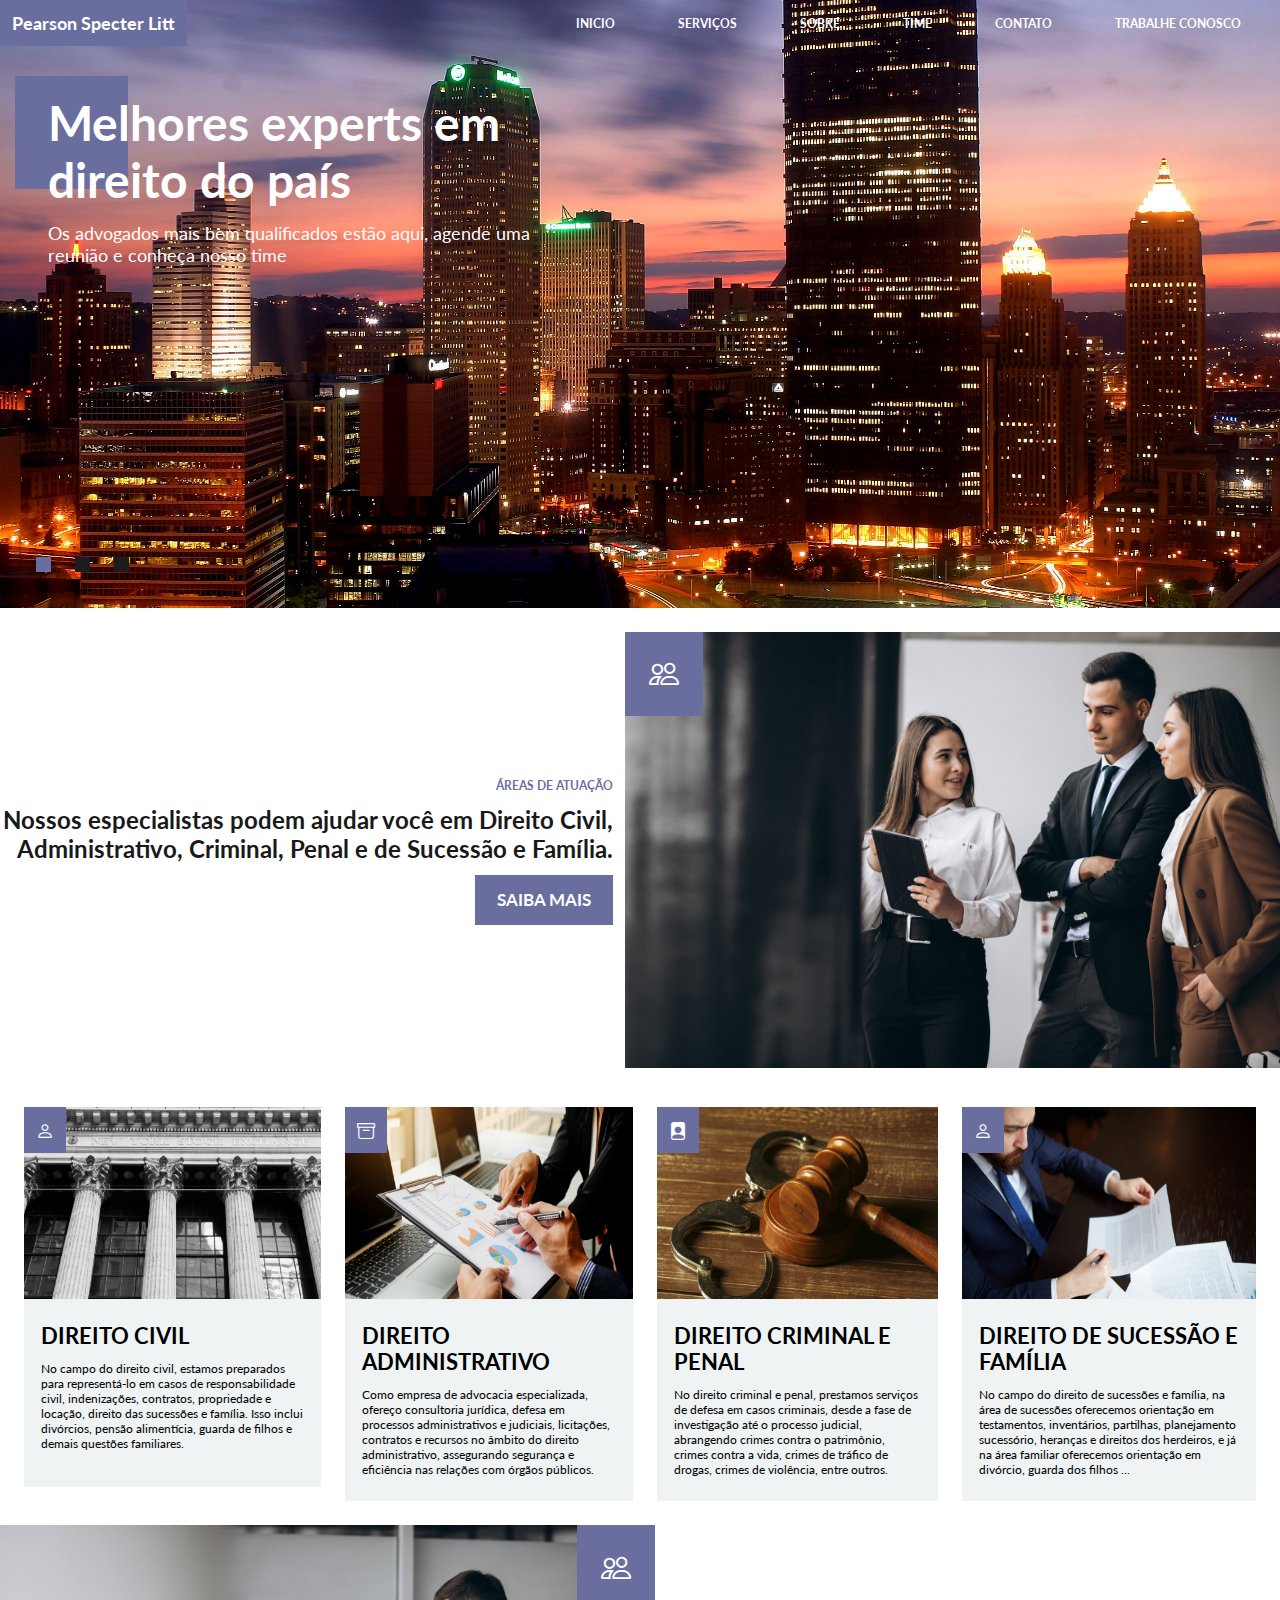
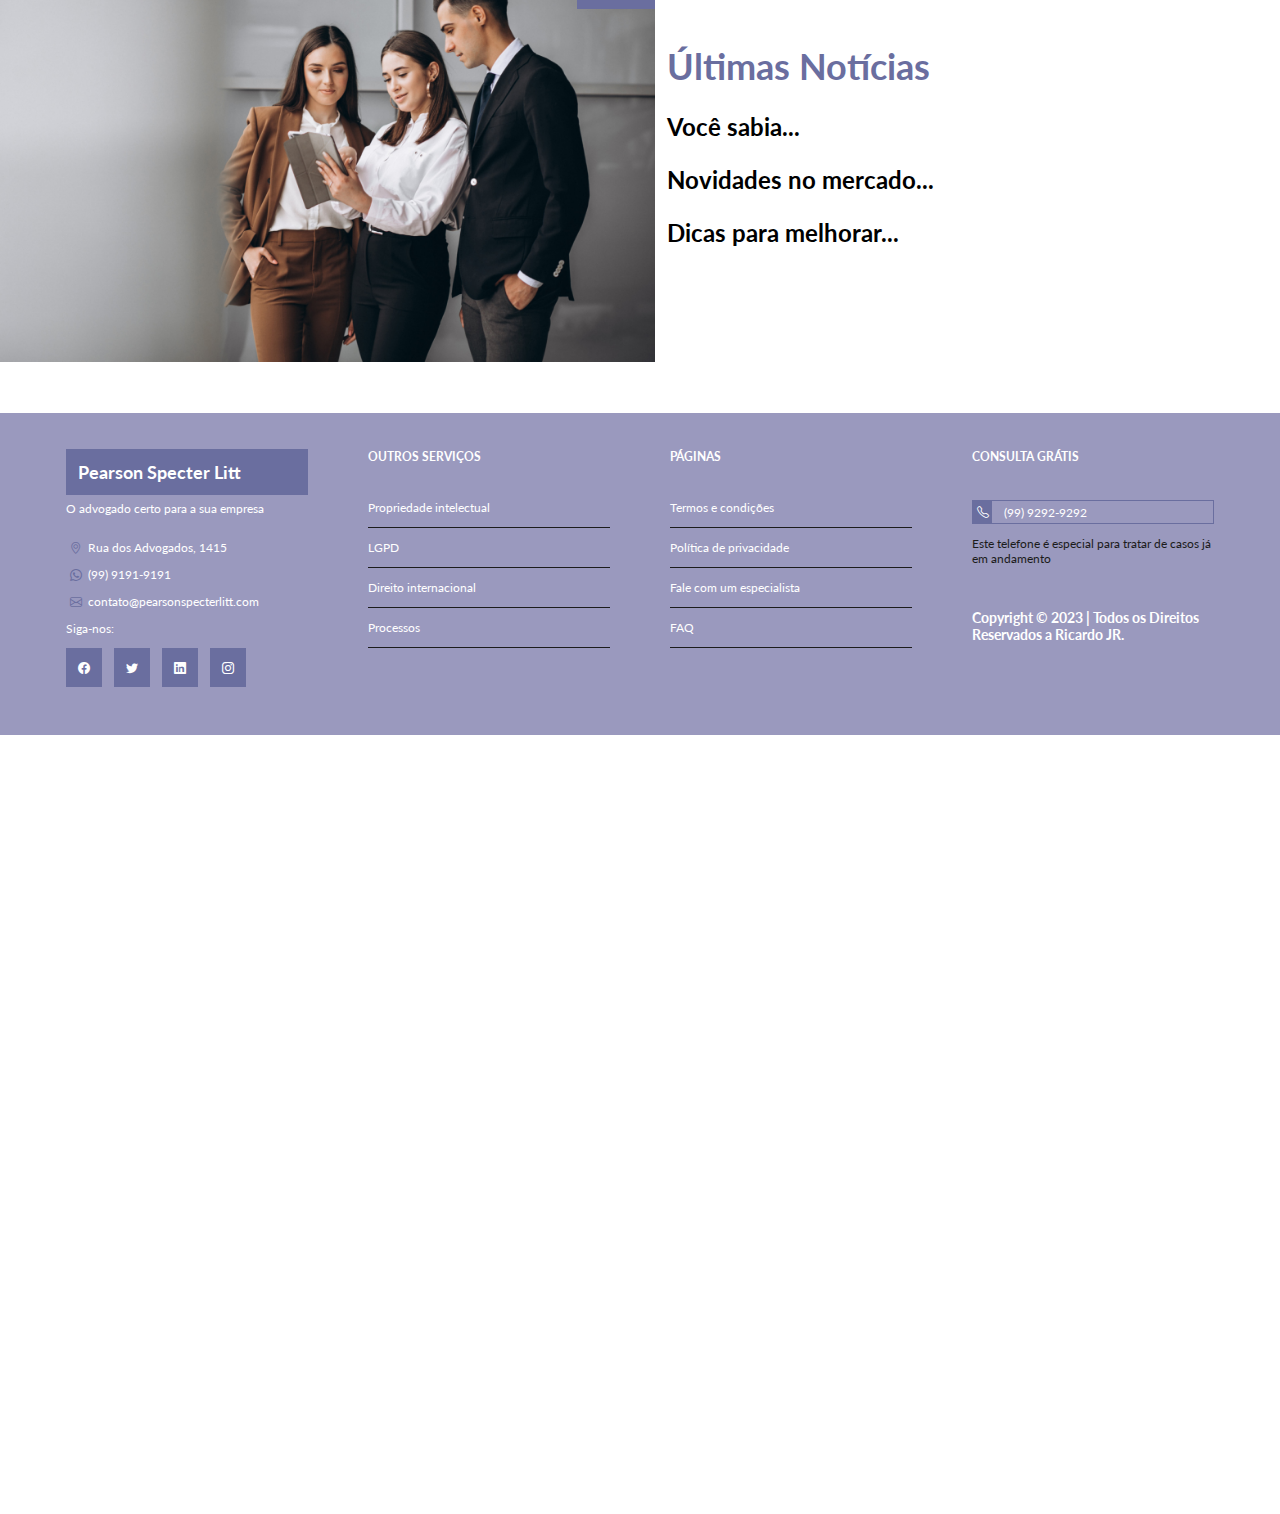
==== index.html @ b0c5832a "Add files via upload" ====
<!DOCTYPE html>
<html lang="pt-br">
  <head>
    <meta charset="UTF-8" />
    <meta http-equiv="X-UA-Compatible" content="IE=edge" />
    <meta name="viewport" content="width=device-width, initial-scale=1.0" />
    <title>Pearson Specter Litt</title>
    <link rel="shortcut icon" href="img/png_redondo.png" type="image/x-icon" />
    <link rel="preconnect" href="https://fonts.googleapis.com" />
    <link rel="preconnect" href="https://fonts.gstatic.com" crossorigin />
    <link
      href="https://fonts.googleapis.com/css2?family=Lato:ital,wght@0,100;0,300;0,400;0,700;0,900;1,100;1,300;1,400;1,700;1,900&display=swap"
      rel="stylesheet"
    />
    <link
      rel="stylesheet"
      href="https://cdn.jsdelivr.net/npm/bootstrap-icons@1.10.1/font/bootstrap-icons.css"
    />
    <link rel="stylesheet" href="css/style.css" />
    <script src="js/index.js" defer></script>
  </head>

  <body>
    <header id="header">
      <div id="inner-header">
        <h2 id="brand">Pearson Specter Litt</h2>
        <nav id="navbar">
          <a href="index.html">Inicio</a>
          <a href="servicos.html">Serviços</a>
          <a href="sobre.html">Sobre</a>
          <a href="time.html">Time</a>
          <a href="contato.html">Contato</a>
          <a href="trabalhe.html">Trabalhe Conosco</a>
        </nav>
      </div>

      <div id="banner-container">
        <div class="banner active">
          <span class="square"></span>
          <h2>Melhores experts em direito do país</h2>
          <p>Os advogados mais bem qualificados estão aqui, agende uma reunião e conheça nosso time</p>
        </div>
        <div class="banner">
          <span class="square"></span>
          <h2>Conheça o nosso time</h2>
          <p>Veja as especialidades dos nossos advogados e entenda como eles podem lhe ajudar</p>
        </div>
        <div class="banner">
          <span class="square"></span>
          <h2>Os nossos resultados</h2>
          <p>Confira as nossas métricas e conheça os resultados que já obtivemos</p>
        </div>
      </div>
      
      <div class="dots">
        <div class="dot active"></div>
        <div class="dot"></div>
        <div class="dot"></div>
      </div>

    </header>
    <main id="expertise-areas" class="text-image-section">
      <div id="expertise-information" class="text-container">
        <p class="section-subtitle">Áreas de atuação</p>
        <h3 class="section-title">
          Nossos especialistas podem ajudar você em Direito Civil, Administrativo, Criminal, Penal e de Sucessão e Família.
        </h3>
        <a href="#" class="btn">Saiba mais</a>
      </div>
      <div id="expertise-image-container" class="image-container">
        <i class="bi bi-people"></i>
        <img
          src="img/empregados.jpg"
          alt="Advogados da Pearson Specter Litt"
        />
      </div>
      <div id="other-services">
        <div class="service">
          <img src="img/banco.png" alt="Dirito Civil" height="300" width="300"/>
          <i class="bi bi-person"></i>
          <div class="service-info">
            <h4>Direito Civil</h4>
            <p>
              No campo do direito civil, estamos preparados para representá-lo 
              em casos de responsabilidade civil, indenizações, contratos, propriedade 
              e locação, direito das sucessões e família. Isso inclui divórcios, pensão 
              alimentícia, guarda de filhos e demais questões familiares.
            </p>
          </div>
        </div>
        <div class="service">
          <img src="img/administrativo.png" alt="Direito Administrativo"  height="300" width="300"/>
          <i class="bi bi-archive"></i>
          <div class="service-info">
            <h4>Direito Administrativo</h4>
            <p>
              Como empresa de advocacia especializada, ofereço consultoria 
              jurídica, defesa em processos administrativos e judiciais, 
              licitações, contratos e recursos no âmbito do direito administrativo, 
              assegurando segurança e eficiência nas relações com órgãos públicos.
            </p>
          </div>
        </div>
        <div class="service">
          <img src="img/penal.png" alt="Direito Criminal e Penal"  height="300" width="300" />
          <i class="bi bi-file-person-fill"></i>
          <div class="service-info">
            <h4>Direito Criminal e Penal</h4>
            <p>
              No direito criminal e penal, prestamos serviços de defesa em casos 
              criminais, desde a fase de investigação até o processo judicial, 
              abrangendo crimes contra o patrimônio, crimes contra a vida, crimes de 
              tráfico de drogas, crimes de violência, entre outros.
            </p>
          </div>
        </div>
        <div class="service">
          <img src="img/familia.png" alt="Direito de Sucessão e Família"  height="300" width="300" />
          <i class="bi bi-person"></i>
          <div class="service-info" >
            <h4>Direito de Sucessão e Família</h4>
            <p>
              No campo do direito de sucessões e família, na área de sucessões 
              oferecemos orientação em testamentos, inventários, partilhas, 
              planejamento sucessório, heranças e direitos dos herdeiros, e já na área 
              familiar oferecemos orientação em divórcio, guarda dos filhos ...
            </p>
          </div>
        </div>
      </div>  
    </main>

    <section id="expertise-areas" class="text-image-section">
      <div id="expertise-image-container" class="image-container-right">
        <i class="bi bi-people"></i>
        <img
          src="img/advogados_2.png"
          alt="Advogados da Pearson Specter Litt"
        />
      </div> 
      <div id="expertise-information" class="text-container">
        <div class="text-container-left"> 
          <h3 class="section-notice">Últimas Notícias</h3>
      
          <div>
            <h1 onclick="toggleContent('news1-content')">Você sabia...</h1>
            <div id="news1-content" style="display: none;">
              <p>Descubra informações interessantes e curiosidades sobre um assunto específico. Neste artigo, exploramos fatos surpreendentes e pouco conhecidos, proporcionando uma oportunidade única de expandir seus conhecimentos e se maravilhar com o mundo ao seu redor.</p>
            </div>
          </div>
          
          <div class="news-item">
            <h1 class="news-title" onclick="toggleContent('news2-content')">Novidades no mercado...</h1>
            <div id="news2-content" class="news-content" style="display: none;">
              <p>Mantenha-se atualizado com as últimas novidades e tendências do mercado. Neste artigo, destacamos as informações mais relevantes sobre avanços tecnológicos, lançamentos de produtos, mudanças regulatórias e desenvolvimentos significativos em diferentes setores. Esteja à frente da concorrência e tome decisões informadas para impulsionar o crescimento do seu negócio.</p>
            </div>
          </div>
          
          <div class="news-item">
            <h1 class="news-title" onclick="toggleContent('news3-content')">Dicas para melhorar...</h1>
            <div id="news3-content" class="news-content" style="display: none;">
              <p>Buscando melhorar suas habilidades ou alcançar melhores resultados em uma determinada área? Este artigo é perfeito para você. Apresentamos uma série de dicas práticas, conselhos especializados e estratégias comprovadas para ajudá-lo a aprimorar suas habilidades pessoais, profissionais ou acadêmicas. Aproveite essas orientações e comece a conquistar seus objetivos com confiança.</p>
            </div>
          </div>
        </div>
      </div> 
    </section>

    <div class="espaco"></div>
  

    <div class="espaco"></div>

    <footer id="footer">
      <div class="contact-info">
        <div class="footer-brand">
          <h2>Pearson Specter Litt</h2>
          <p>O advogado certo para a sua empresa</p>
        </div>
        <div class="contact-mediaquery">
          <p><i class="bi bi-geo-alt"></i> Rua dos Advogados, 1415</p>
          <p><i class="bi bi-whatsapp"></i> (99) 9191-9191</p>
          <p><i class="bi bi-envelope"></i> contato@pearsonspecterlitt.com</p>
        </div>
        <div class="social-networks">
          <p>Siga-nos:</p>
          <div class="networks">
            <a href="#"><i class="bi bi-facebook"></i></a>
            <a href="#"><i class="bi bi-twitter"></i></a>
            <a href="#"><i class="bi bi-linkedin"></i></a>
            <a href="#"><i class="bi bi-instagram"></i></a>
          </div>
        </div>
      </div>
      <div class="links-container">
        <h4>Outros serviços</h4>
        <nav>
          <a href="#">Propriedade intelectual</a>
          <a href="#">LGPD</a>
          <a href="#">Direito internacional</a>
          <a href="#">Processos</a>
        </nav>
      </div>
      <div class="links-container">
        <h4>Páginas</h4>
        <nav>
          <a href="#">Termos e condições</a>
          <a href="#">Política de privacidade</a>
          <a href="#">Fale com um especialista</a>
          <a href="#">FAQ</a>
        </nav>
      </div>
      <div class="links-container">
        <h4>Consulta grátis</h4>
        <div class="phone-number">
          <i class="bi bi-telephone"></i>
          <p>(99) 9292-9292</p>
        </div>
        <p class="phone-info">
          Este telefone é especial para tratar de casos já em andamento
        </p>
        <h3 class="copyright">Copyright &copy 2023 | Todos os Direitos Reservados a Ricardo JR.</h3>
      </div>
    </footer>
  </body>
</html>
---- css/style.css ----
html {
    zoom: 75%;
}

:root {
    --main-color:#6a6e9f ;
    --prymary-text-color: #fff;
    --secondary-text-color: #191919;
    --secondary-color: #1C1C1C;
    --tertiary-color: #eff3f4;
    --secondary-bg-color: #9a99be;
}

* {
    margin: 0;
    padding: 0;
    box-sizing: border-box;
    font-family: 'lato';
}

a {
    text-decoration: none;
}

img {
    width: 100%;
}

input[type='submit'] {
    cursor: pointer;
}

i {
    background-color: var(--main-color);
    color: var(--prymary-text-color);
    font-size: 2.5rem;
    padding: 2rem;
}

#header {
    min-height: 90vh;
    background-image: url('../img/fundo_principal.jpg');
    background-size: cover;
    background-position: center;
    color: var(--prymary-text-color);
    margin-bottom: 2rem;
    position: relative;
}

#inner-header {
    display: flex;
    justify-content: space-between;
    align-items: center;
}

#brand {
    background-color: var(--main-color);
    padding: 1rem;
}

#navbar {
    display: flex;
    gap: 4rem;
    text-transform: uppercase;
    margin-right: 2rem;
    padding: 10px;
}

#navbar a {
    color: var(--prymary-text-color);
    font-weight: bold;
    padding: 10px;
}

#navbar a:hover{
    background-color: var(--main-color);
    padding: 10px;
}

.banner.active {
    opacity: 1;
}

.banner {
    max-width: 50%;
    padding: 4rem;
    opacity: 0;
    position: absolute;
    transition: 0.6s;
}

.banner h2 {
    font-size: 4rem;
    margin-bottom: 1.2rem;
    position: relative;
    z-index: 2;
}

.banner p {
    font-size: 1.5rem;
}

.square {
    display: block;
    width: 150px;
    height: 150px;
    background-color: var(--main-color);
    position: absolute;
    z-index: 1;
    left: 20px;
    top: 40px;
}

.dots {
    display: flex;
    gap: 2rem;
    position: absolute;
    bottom: 3rem;
    left: 3rem;
}

.dot {
    width: 20px;
    height: 20px;
    background-color: var(--secondary-color);
}

.dot.active {
    background-color: var(--main-color);
}

.text-image-section {
    display: flex;
    flex-wrap: wrap;
    gap: 1rem;
}


.text-container {
    flex: 2 1 0;
    display: flex;
    gap: 1rem;
    flex-direction: column;
    justify-content: center;
    text-align: right;
}
.text-container-left {
    flex: 2 1 2;
    display: flex;
    gap: 2rem;
    flex-direction: column;
    justify-content: center;
    text-align: left;
}

.section-subtitle {
    text-transform: uppercase;
    font-weight: bold;
    color: var(--main-color);
}

.section-title {
    color: var(--secondary-text-color);
    font-size: 2rem;
}

.section-service {
    color: var(--secondary-text-color);
    font-size: 1.5rem;
    text-align: justify;
    margin: 15px;
}
.section-notice {
    color: var(--main-color);
    font-size: 3rem;
}

.btn {
    padding: 1.2rem 1.8rem;
    text-transform: uppercase;
    font-size: 1.4rem;
    font-weight: bold;
    background-color: var(--main-color);
    color: var(--prymary-text-color);
    align-self: end;
}

.image-container {
    flex: 1.283 1 350px;
    position: relative;
}

.image-container-right {
    flex: 1.283 2 350px;
    position: relative;
}

.image-container i {
    position: absolute;
}
.image-container-right i {
    position: absolute;
    right: 0px;
}

#other-services {
    width: 100%;
    display: flex;
    gap: 2rem;
    padding: 2rem;
}

.service {
    position: relative;
}

.service i {
    position: absolute;
    left: 0;
    top: 0;
    padding: 1rem;
    font-size: 1.5rem;
}

.service-info {
    background-color: var(--tertiary-color);
    padding: 2rem 1.4rem;
    min-height: 250px;
    margin-top: -3rem;
    z-index: 2;
    position: relative;
}

.service h4 {
    font-size: 1.8rem;
    margin-bottom: 1rem;
    text-transform: uppercase;
}

#about {
    display: flex;
    flex-wrap: wrap;
    align-items: center;
    gap: 2rem;
}

#about-text {
    background-image: url('../img/pattern.png');
    background-size: cover;
    background-position: center;
    color: var(--prymary-text-color);
    flex: 1 1 0;
    display: flex;
    flex-direction: column;
    justify-content: center;
    gap: 2rem;
    padding: 4rem 3rem;
}

#about-text .section-subtitle,
#about-text .section-title {
    color: var(--prymary-text-color);
}

#about-text- i {
    background-color: transparent;
}

.about-description {
    display: flex;
    align-items: center;
}

.about-description h4 {
    font-size: 1.4rem;
    margin-bottom: 1rem;
}

#about-data {
    flex: 1 1 0;
    display: flex;
    flex-wrap: wrap;
    padding: 2rem;
}

#about-data .data {
    width: 50%;
    display: flex;
    flex-direction: column;
    align-items: center;
    justify-content: center;
    padding: 2rem;
    margin-top: -1px;
    margin-left: -1px;
}

#about-data .data:first-child {
    border-bottom: 1px solid var(--secondary-color);
    border-right: 1px solid var(--secondary-color);
}

#about-data .data:last-child {
    border-top: 1px solid var(--secondary-color);
    border-left: 1px solid var(--secondary-color);
}

#about-data .data i {
    background-color: transparent;
    color: var(--main-color);
    font-size: 4rem;
    padding: 0;
}

.data .number {
    font-size: 4rem;
    font-weight: 900;
}

.data .text {
    text-transform: uppercase;
}

#testimonials {
    display: flex;
    align-items: center;
}

#testimonial-information {
    padding: 3rem;
}

.autor {
    display: flex;
    justify-content: center;
    align-items: center;
    gap: 1rem;
}

.author .author-name {
    color: var(--main-color);
    text-transform: uppercase;
    font-size: 1.3rem;
    font-weight: bold;
    margin-bottom: 1rem;
}

.author .author-job {
    color: var(--secondary-text-color);
}

.author img {
    width: 100px;
    height: 100px;
}

#team {
    position: relative;
    margin-bottom: 2rem;
}

#team h2 {
    font-size: 3rem;
    text-align: center;
    max-width: 1000px;
    margin: 0 auto;
    position: relative;
    z-index: 2;
}

#team h2 span {
    color: var(--main-color);
}

#team .square {
    background-color: var(--tertiary-color);
    width: 100px;
    height: 100px;
    left: 50%;
    margin-left: -25px;
    top: -25px;
}

.employees {
    display: flex;
    gap: 2rem;
    padding: 2rem;
    text-align: center;
}

.employee-name {
    color: var(--main-color);
    text-transform: uppercase;
    font-size: 1.2rem;
    font-weight: bold;
    margin: 0.5rem 0;
}

#contact {
    background-color: var(--main-color);
    gap: 0;
    padding-bottom: 5rem;
}

#contact-information {
    position: relative;
    text-align: left;
    padding: 3rem;
    flex: 1 1 0;
}


#contact-information .section-subtitle {
    color: var(--prymary-text-color);
}

#contact-information i {
    position: absolute;
    top: 0;
    left: 0;
    background-color: var(--prymary-text-color);
    color: var(--main-color);
}

#contact-information form {
    display: flex;
    flex-direction: column;
    gap: 1rem;
}

#contact-information form.textarea {
    display: flex;
    flex-direction: column;
    gap: 1rem;
}


#contact-information .form-control {
    display: flex;
    gap: 1rem;
}

#contact-information input,
#contact-information textarea {
    flex: 0.5;
    padding: 1rem;
    border: none;
}

#contact-information .btn {
    align-self: start;
    border: 2px solid var(--prymary-text-color);
    font-size: 1.2rem;
    transition: 0.4s;
}

#contact-information .btn:hover {
    background-color: var(--prymary-text-color);
    color: var(--main-color);
}

#footer {
    color: var(--prymary-text-color);
    background-color: var(--secondary-bg-color);
    display: flex;
    justify-content: space-around;
    padding: 3rem 3rem 5rem;
}

#footer i {
    font-size: 1rem;
    padding: 0.3rem;
}

#footer a {
    color: var(--prymary-text-color);
}

.contact-info,
.links-container {
    width: 20%;
}

.footer-brand {
    margin-bottom: 2rem;
}

.footer-brand h2 {
    background-color: var(--main-color);
    margin-bottom: 0.5rem;
    padding: 1rem;
}

.contact-info p {
    margin-bottom: 1rem;
}

.contact-info p i {
    background-color: transparent;
    padding: 0;
    color: var(--main-color);
}

.social-networks p {
    margin-bottom: 1rem;
}

.networks {
    margin-top: 2rem;
    display: flex;
    gap: 1rem;
}

#footer .networks i {
    padding: 1rem;
}

.links-container h4 {
    text-transform: uppercase;
    margin-bottom: 3rem;
}

.links-container nav {
    display: flex;
    flex-direction: column;
}

.links-container nav a {
    padding-bottom: 1rem;
    margin-bottom: 1rem;
    border-bottom: 1px solid var(--secondary-color);
}

.phone-number {
    display: flex;
    border: 1px solid var(--main-color);
    gap: 1rem;
    align-items: center;
    margin-bottom: 1rem;
}

.phone-info {
    color: var(--secondary-color);
}

#menu,
#close-menu {
    font-size: 2rem;
    padding: 1rem;
    display: none;
}

#mobile-navbar {
    position: fixed;
    top: 0;
    left: 100%;
    height: 100%;
    width: 100%;
    background-color: rgba(0, 0, 0, 0.95);
    display: flex;
    flex-direction: column;
    padding: 4rem 2rem;
    transition: 0.4s;
    z-index: 5;
}

#mobile-navbar.menu-active {
    left: 0;
}

#mobile-navbar a {
    color: var(--prymary-text-color);
    font-size: 2rem;
    text-align: center;
    margin-bottom: 1rem;
    padding-bottom: 1rem;
    border-bottom: 1px solid var(--main-color);
}

#close-menu {
    position: absolute;
    top: 0;
    right: 0;
}

@media (max-width: 280px) {
    #brand {
        padding: 0.4rem;
    }
}

@media (max-width: 350px) {

    .bi-people {
        padding: 0.5rem;
        font-size: 2rem;
    }


    #about-text {
        max-width: 100%;
        gap: 3rem;
        padding: 1rem 3rem;
    }

    .service {
        max-width: 100%;
    }

    .service h4 {
        font-size: 1rem;
    }


    .contact-mediaquery p {
        font-size: 0.5rem;
    }

    .networks {
        margin-top: 2rem;
        display: flex;
        gap: 3rem;
        flex-wrap: wrap;
    }

}

@media (min-width: 281px) and (max-width: 450px) {
    #brand {
        padding: 1.3rem;
    }
}


@media (max-width: 450px) {
    body {
        overflow-x: hidden;
    }

    i {
        padding: 1.5rem;
        font-size: 2rem;
    }

    #navbar {
        display: none;
    }

    #menu,
    #close-menu {
        display: block;
    }

    .banner {
        max-width: 100%;
        padding: 4rem 2rem;
    }

    .banner h2 {
        font-size: 3rem;
    }

    .banner p {
        font-size: 1rem;
    }

    .btn {
        align-self: initial;
    }

    .image-container {
        flex: 1 1 100%;
    }

    #other-services {
        flex-wrap: wrap;
    }

    #about {
        gap: 0;
    }

    #about-text,
    #about-data {
        flex: 1 1 100%;
    }

    .about-description {
        gap: 1rem;
    }

    .about-description i {
        padding: 0;
        min-width: 40px;
    }

    #about #about-data .data {
        width: 100%;
        border: none;
        border-bottom: 1px solid var(--secondary-text-color);
    }

    .text-container {
        text-align: center;
        padding: 2rem;
    }

    #team {
        margin-top: 2rem;
    }

    #team h2 {
        font-size: 1.5rem;
    }

    .employees {
        flex-wrap: wrap;
    }

    #contact {
        padding-bottom: 0;
    }

    #contact-information {
        padding: 7rem 1rem;
    }

    #contact-information .form-control {
        flex-direction: column;
    }

    #contact-information .btn {
        align-self: auto;
    }

    #footer {
        flex-wrap: wrap;
    }

    #footer i {
        font-size: 2rem;
        padding: 1rem;
    }

    .footer-brand {
        text-align: center;
    }

    .networks {
        margin-bottom: 3rem;
    }

    .links-container {
        margin-bottom: 1rem;
    }

    .links-container h4 {
        margin-bottom: 1.5rem;
    }

    .contact-info,
    .links-container {
        width: 100%;
    }
}

@media (min-width: 451px) and (max-width:850px) {
    #navbar {
        gap: 1rem;
        margin-right: 1.8rem;
    }

    #brand {
        padding: 0.7rem;
        margin-right: 10px;
    }

    .banner .square {
        height: 100px;
    }

    .banner {
        max-width: 70%;
    }

    .banner h2 {
        font-size: 2rem;
    }

    .banner p {
        margin-top: 50px;
    }

    .text-container {
        flex-direction: column;
        text-align: center;
    }

    .text-image-section .btn {
        align-self: center;
    }

    .section-subtitle {
        text-align: center;
        margin: 20px 75px;
    }

    #other-services {
        flex-wrap: wrap;
    }

    #team h2 {
        font-size: 1.8rem;
    }

    #team .square {
        width: 75px;
        height: 50px;
    }

    .phone-number {
        gap: 0.2rem;
    }

    .phone-number i {
        font-size: 2px;
    }

    .phone-number p {
        font-size: 0.5rem;
    }

    #footer {
        padding: 1rem 1rem 5rem;
    }

    .footer-brand {
        font-size: 0.8rem;
    }
}

@media (min-width: 851px) and (max-width:950px) {
    .section-subtitle {
        text-align: center;
        margin: 20px 75px;
    }
}

@media (min-width: 1300px) and (max-width: 2000px) {
    header .active p {
        margin-top: 70px;
        font-size: 2rem;
    }
}

.copyright{
    padding-top: 3em;
}
.espaco{
    padding-bottom:2em;
}

.resizable {
    width: 100%; /* Define a largura para ocupar 100% do contêiner pai */
    height: 200px; /* Define a altura desejada */
    resize: vertical; /* Permite a redimensionamento vertical */
  }


  #map {
    height: 325px; /* The height is 400 pixels */
    width: 100%; /* The width is the width of the web page */
}
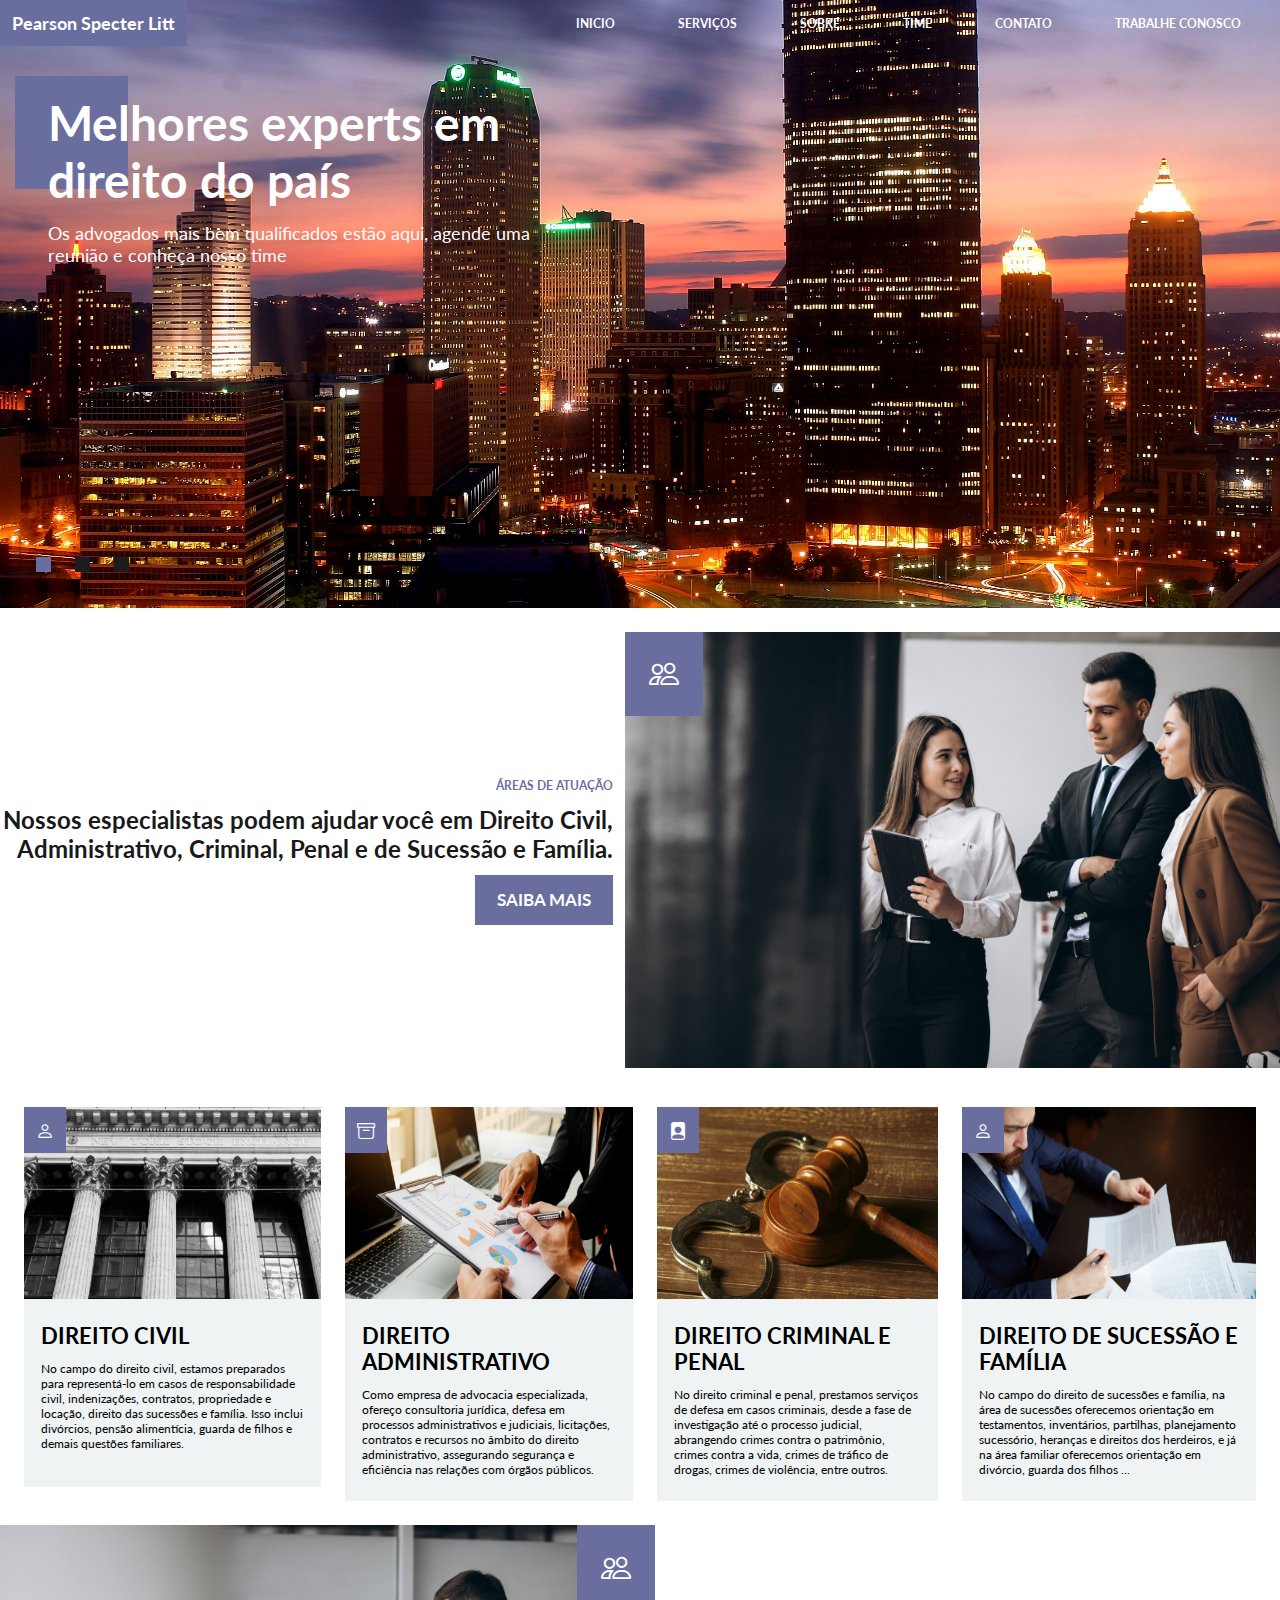
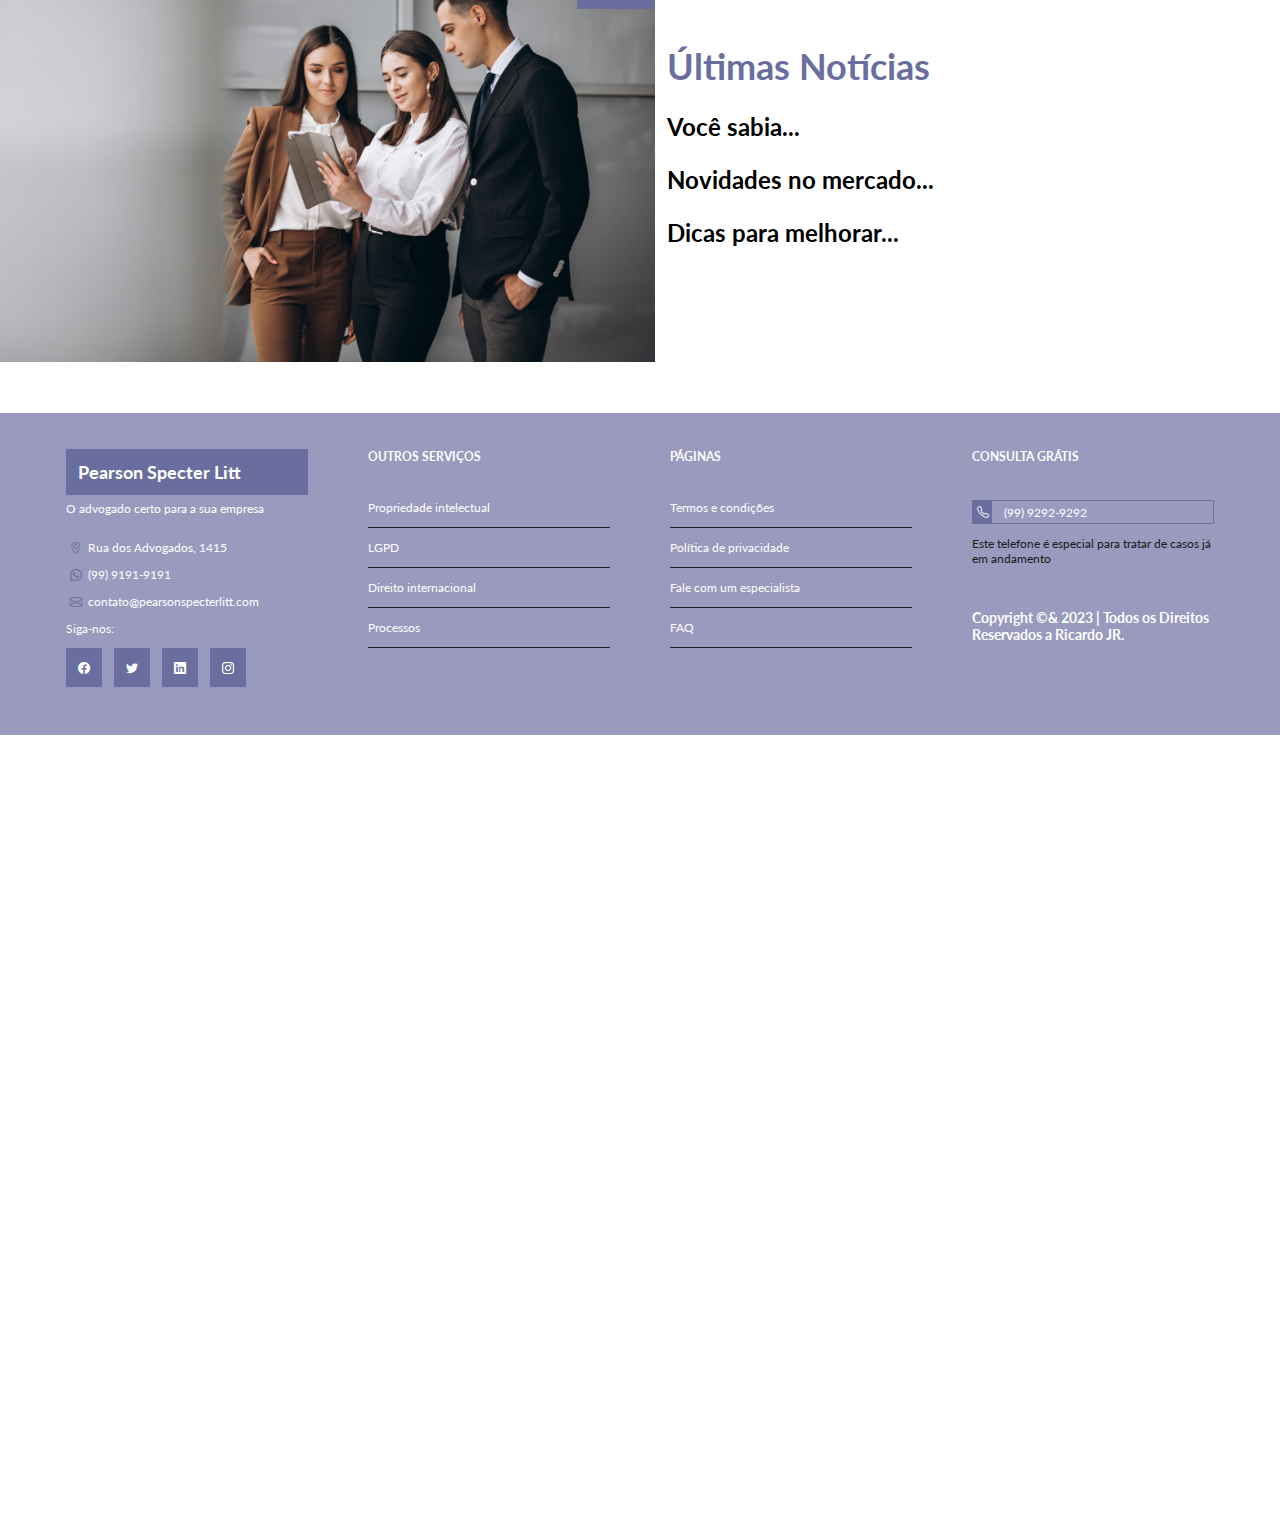
==== commit 983add3d: "Update index.html" ====
--- a/index.html
+++ b/index.html
@@ -219,7 +219,7 @@
         <p class="phone-info">
           Este telefone é especial para tratar de casos já em andamento
         </p>
-        <h3 class="copyright">Copyright &copy 2023 | Todos os Direitos Reservados a Ricardo JR.</h3>
+        <h3 class="copyright">Copyright &copy& 2023 | Todos os Direitos Reservados a Ricardo JR.</h3>
       </div>
     </footer>
   </body>
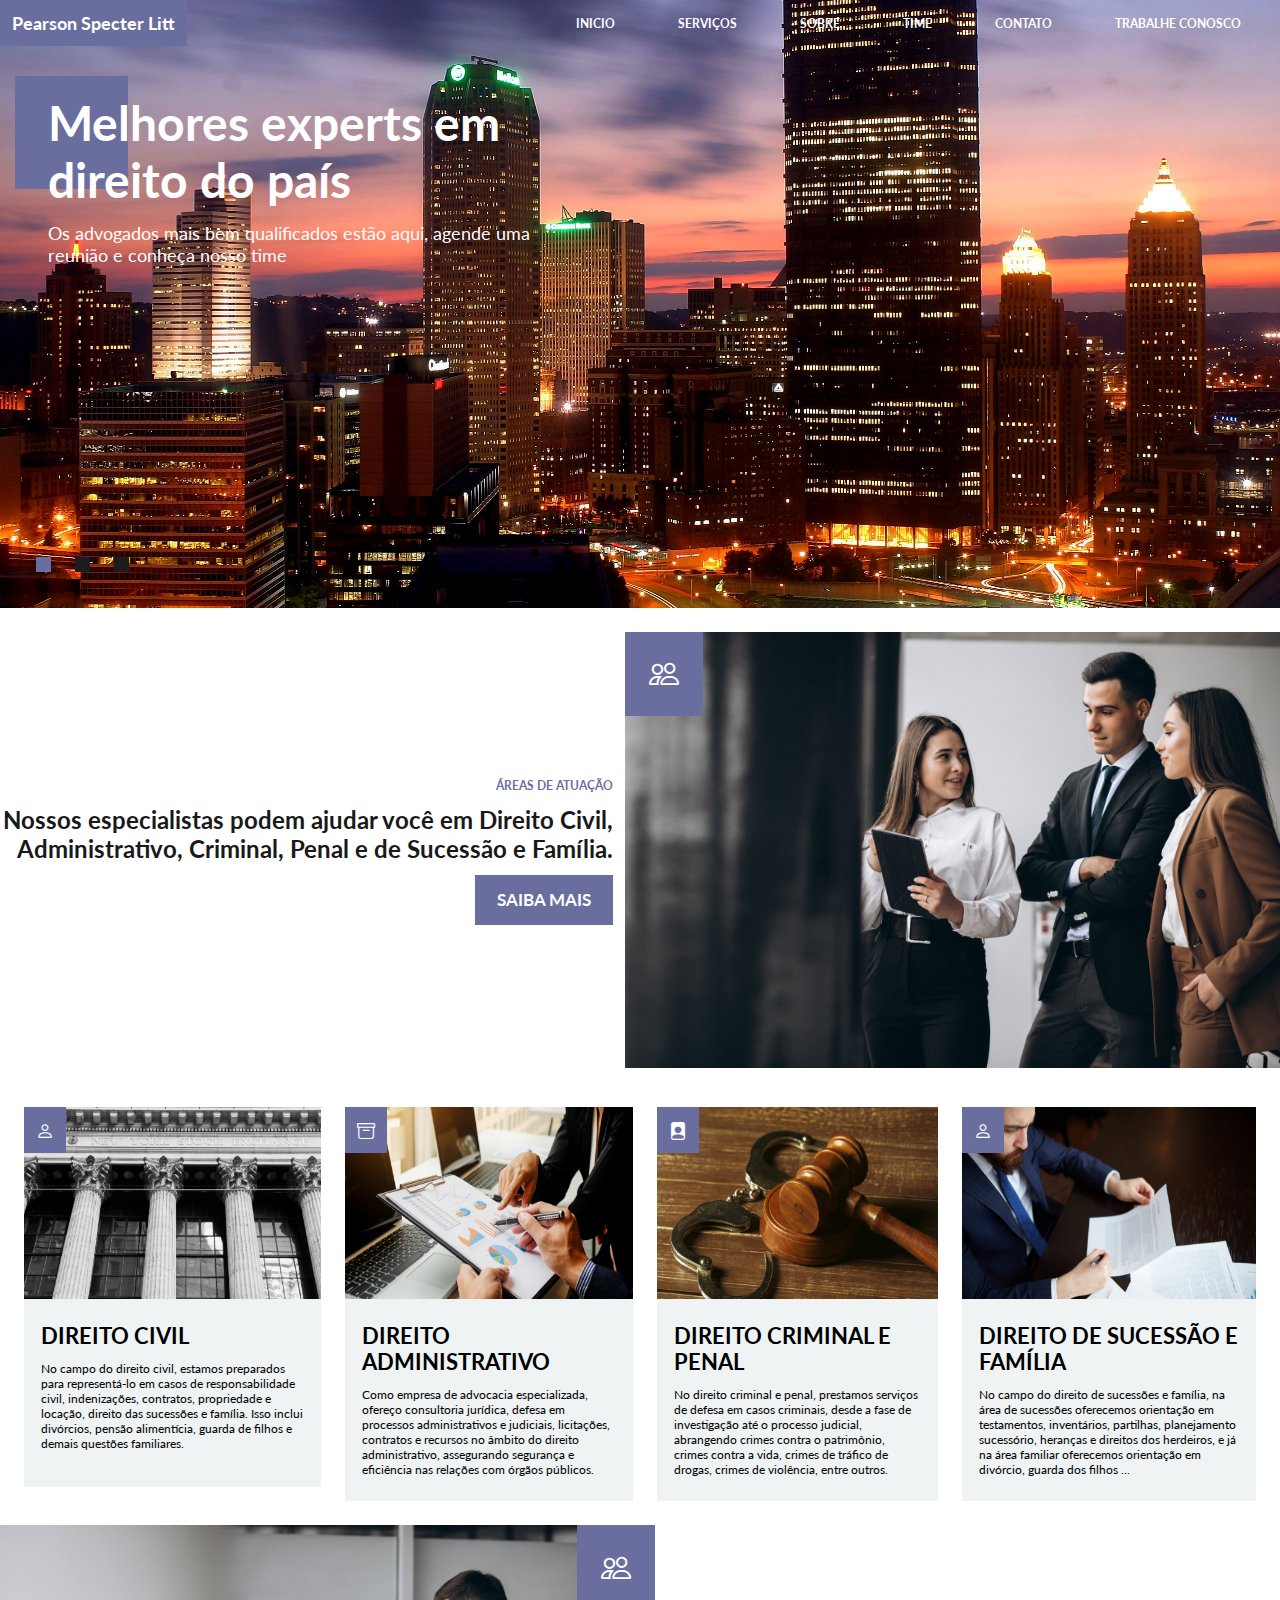
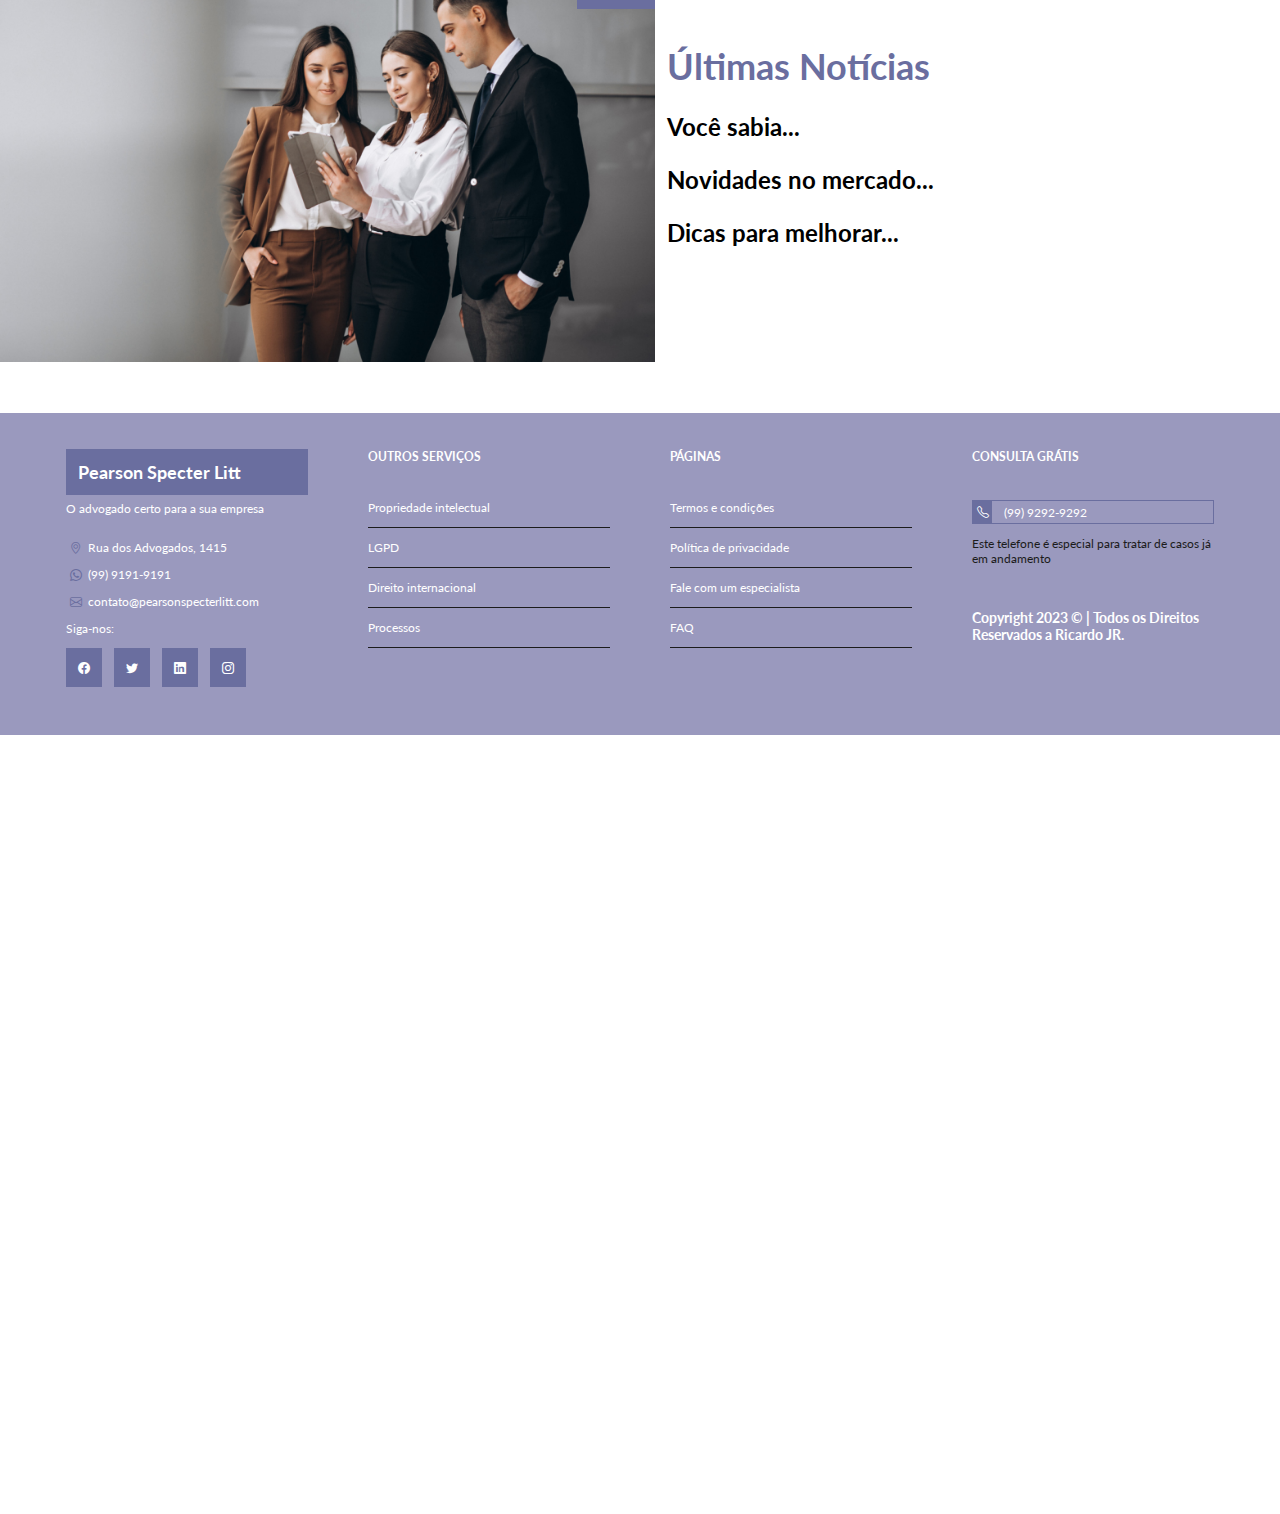
==== commit 48362d20: "Update index.html" ====
--- a/index.html
+++ b/index.html
@@ -130,15 +130,15 @@
       </div>  
     </main>
 
-    <section id="expertise-areas" class="text-image-section">
-      <div id="expertise-image-container" class="image-container-right">
+    <section id="expertise-areas1" class="text-image-section">
+      <div id="expertise-image-container1" class="image-container-right">
         <i class="bi bi-people"></i>
         <img
           src="img/advogados_2.png"
           alt="Advogados da Pearson Specter Litt"
         />
       </div> 
-      <div id="expertise-information" class="text-container">
+      <div id="expertise-information1" class="text-container">
         <div class="text-container-left"> 
           <h3 class="section-notice">Últimas Notícias</h3>
       
@@ -219,7 +219,7 @@
         <p class="phone-info">
           Este telefone é especial para tratar de casos já em andamento
         </p>
-        <h3 class="copyright">Copyright &copy& 2023 | Todos os Direitos Reservados a Ricardo JR.</h3>
+        <h3 class="copyright">Copyright 2023 &copy | Todos os Direitos Reservados a Ricardo JR.</h3>
       </div>
     </footer>
   </body>
